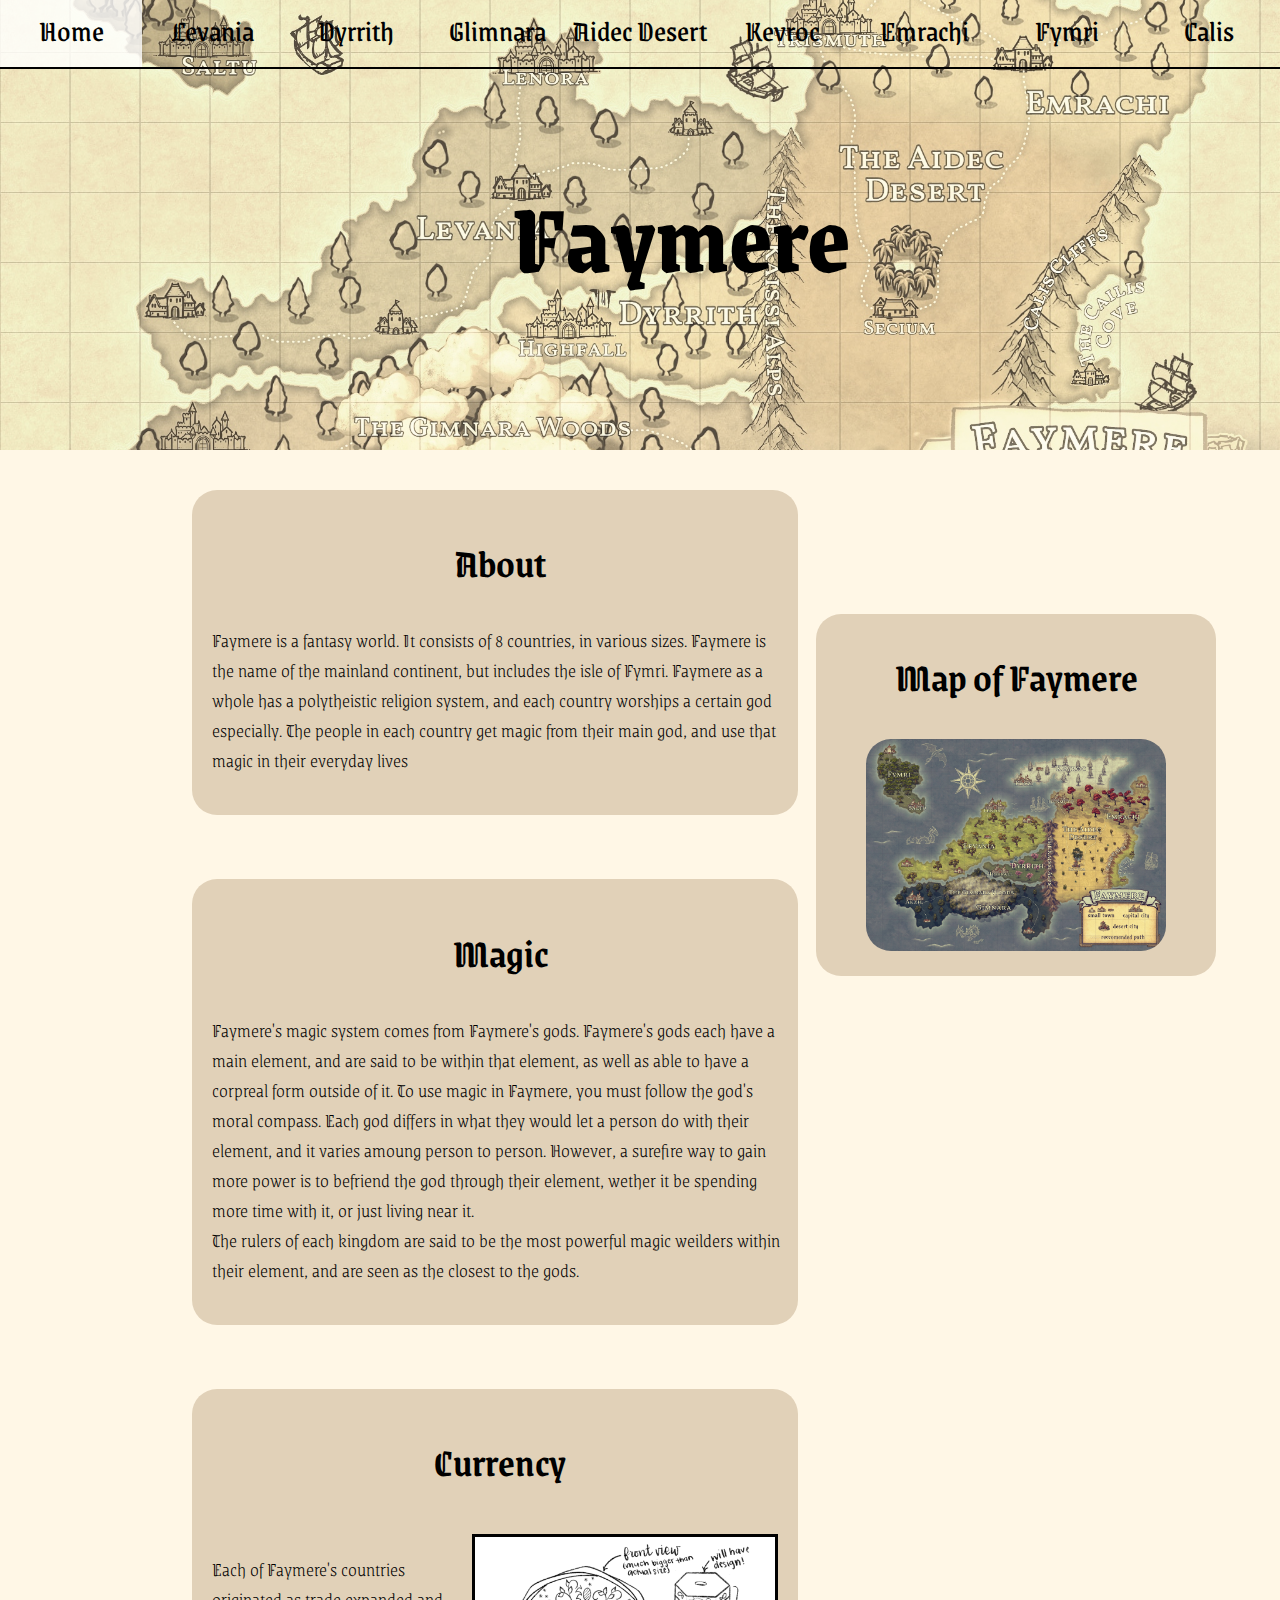
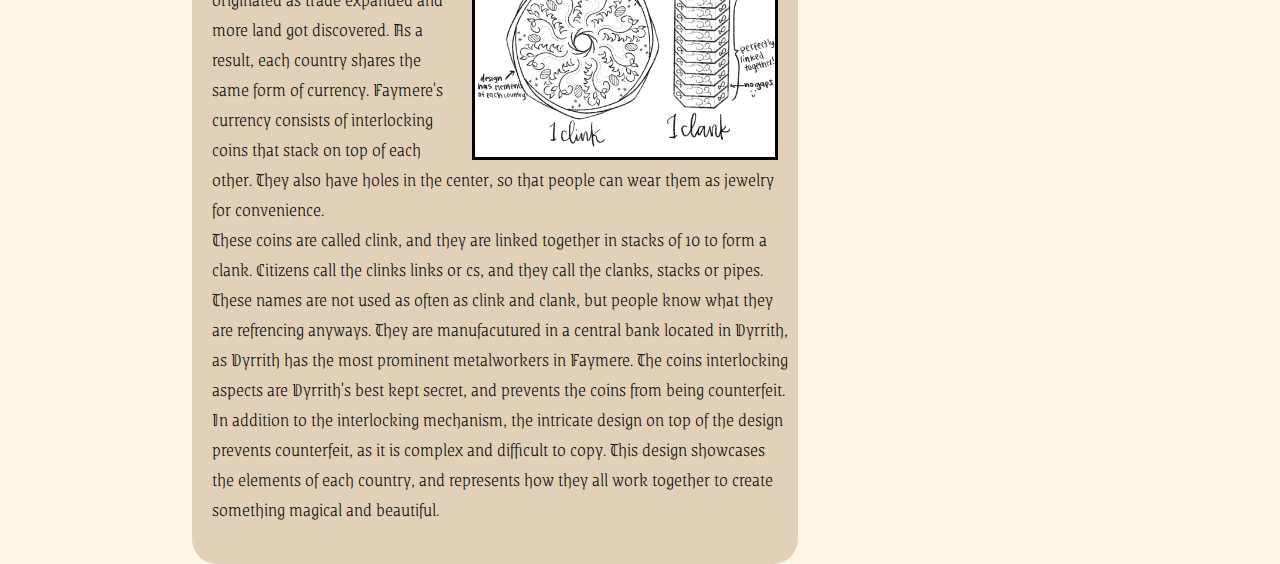
==== index.html @ 6a0156a5 "Add files via upload" ====
<!DOCTYPE html>
<html>
<head>
<!-- author: hanna koh
    worldbuilding website experiment
    date: 7-13-20
    -->
<meta charset="UFT-8"/>
<title>Faymere</title>
<script src="modernizer.js"></script>
<link rel="stylesheet" href="faymere.css" type="text/css"/>
<meta name="viewport" content="width=device-width, initial-scale=1">
<link href="https://fonts.googleapis.com/css?family=Allura" rel="stylesheet">
<link rel="icon" href="https://image.flaticon.com/icons/svg/542/542288.svg" sizes="16x16" type="image/png">
<style>
  body, html {
    height: 100%;
    margin: 0;
}
.bg {
   background-image: url("faymereparchment.jpg");
   height: 50%;
   background-position: center;
   background-repeat: no-repeat;
   background-size: cover;
   opacity:0.8;
}
</style>
</head>
<body>
  <div class="bg">
  </div>
  <header>
   Faymere
  </header>
  <nav class="horizontalNAV">
     <ul>
        <li><a href="index.html">Home</a></li>
        <li><a href="levania.html">Levania</a></li>
        <li><a href="dyrrith.html">Dyrrith</a></li>
        <li><a href="glimnara.html">Glimnara</a></li>
        <li><a href="aidec.html">Aidec Desert</a></li>
        <li><a href="kevroc.html">Kevroc</a></li>
        <li><a href="emrachi.html">Emrachi</a></li>
        <li><a href="fymri.html">Fymri</a></li>
        <li><a href="calis.html">Calis</a></li>
      </ul>
    </nav>
   <section class="about">
      <h2>About</h2>
      <p>
        Faymere is a fantasy world. It consists of 8 countries, in various sizes. Faymere is the name of the mainland
        continent, but includes the isle of Fymri. Faymere as a whole has a polytheistic religion system, and each country
	worships a certain god especially. The people in each country get magic from their main god, and use that magic in
	their everyday lives
      </p>
   </section>
   <section class="magic">
     <h2>Magic</h2>
      <p>
	Faymere's magic system comes from Faymere's gods. Faymere's gods each have a main element, and are said to be within
	that element, as well as able to have a corpreal form outside of it. To use magic in Faymere, you must follow the god's
	moral compass. Each god differs in what they would let a person do with their element, and it varies amoung person to person.
	However, a surefire way to gain more power is to befriend the god through their element, wether it be spending more time with
	it, or just living near it.
	</br>
	The rulers of each kingdom are said to be the most powerful magic weilders within their element, and are seen as the closest to
	the gods.
      </p>
   </section>
   <section class="currency">
      <h2>Currency</h2>
      <p>
	<img class="currencypic" src="currency.png" alt="currency.png" width="300" height="auto"/>
	</br>
	Each of Faymere's countries originated as trade expanded and more land got discovered. As a result, each country shares the same
	form of currency. Faymere's currency consists of interlocking coins that stack on top of each other. They also have holes in the
	center, so that people can wear them as jewelry for convenience.
	</br>
	These coins are called clink, and they are linked together in stacks of 10 to form a clank. Citizens call the clinks links or cs, and
	they call the clanks, stacks or pipes. These names are not used as often as clink and clank, but people know what they are refrencing anyways.
	They are manufacutured in a central bank located in Dyrrith, as Dyrrith has the most prominent metalworkers in Faymere. The coins interlocking
	aspects are Dyrrith's best kept secret, and prevents the coins from being counterfeit. In addition to the interlocking mechanism, the intricate design
	on top of the design prevents counterfeit, as it is complex and difficult to copy. This design showcases the elements of each country, and represents how
	they all work together to create something magical and beautiful.
      </p>
   </section>
   <section class="map">
   <h2>Map of Faymere</h2>
      <p>
        <img class="map" src="faymere .jpg" alt="Faymere Map" width=1000px/>
      </p>
   </section>
   
  
</body>
---- faymere.css ----
/* worldbuilding test website
	author: hanna koh
	date: 7/13/2020 */
@import url('https://fonts.googleapis.com/css2?family=Grenze+Gotisch:wght@100;200;300;400;500;600;700;800;900&display=swap');
*{
  font-family: 'Grenze Gotisch', cursive;
  font-weight: 200;
  font-size:20px;
  list-style:none;
  padding:0;
}

body, .horizontalNAV{
  width:100%;
  min-width:1200px;
  max-width:1571px;
}

body{
  background-color:rgb(255, 247, 230);
}

header{
  font-weight:800;
  font-size:5em;
  position:absolute;
  top:18%;
  left:40%;
  width:30%;
  height:auto;
  padding-right:30px;
}

nav a {
  text-decoration: none;
}


nav.horizontalNAV {
  position:absolute;
  width: 100%;
  top:-3%;
  border-bottom:solid black 2px;
}
nav.horizontalNAV li {
  float: left;
  padding: 15px 0px;
  text-align: center;
  width: 11.11%;
}

nav.horizontalNAV li a{
  color: black;
  font-weight:400;
  font-size: 1.5em;
}

nav.horizontalNAV li:hover {
  background-color:black;
  background-color:rgba(255, 255, 255, 0.8);
}

h2{
  text-align:center;
  font-size:2em;
  font-weight:600;
}




.about{
  margin-top:40px;
}

.about, .magic, .currency {
  float:left;
  margin-left:15%;
  font-size:1em;
  margin-top:;
  margin-bottom:5%;
  width:45%;
  padding-top:10px;
  padding-bottom:20px;
  padding-left:20px;
  padding-right:10px;
  border-radius:25px;
  background-color:rgba(105, 59, 0, 0.2);
}

.map{
  float:right;
  width:400px;
  border-radius:25px;
  background-color:rgb(105, 59, 0, 0.2);
  margin-top:-775px;
  margin-right:5%;
}

img.map{
  float: right;
  width: 300px;
  height: auto;
  padding-bottom:0em;
  margin-bottom:25px;
  margin-right:50px;
  margin-top:0px;
}


img.currencypic{
  border:solid black 3.5px;
  margin-bottom:0px;
  margin-top: 10px;
  margin-left:30px;
  margin-right:10px;
  float: right;
  margin-left:2%;
}
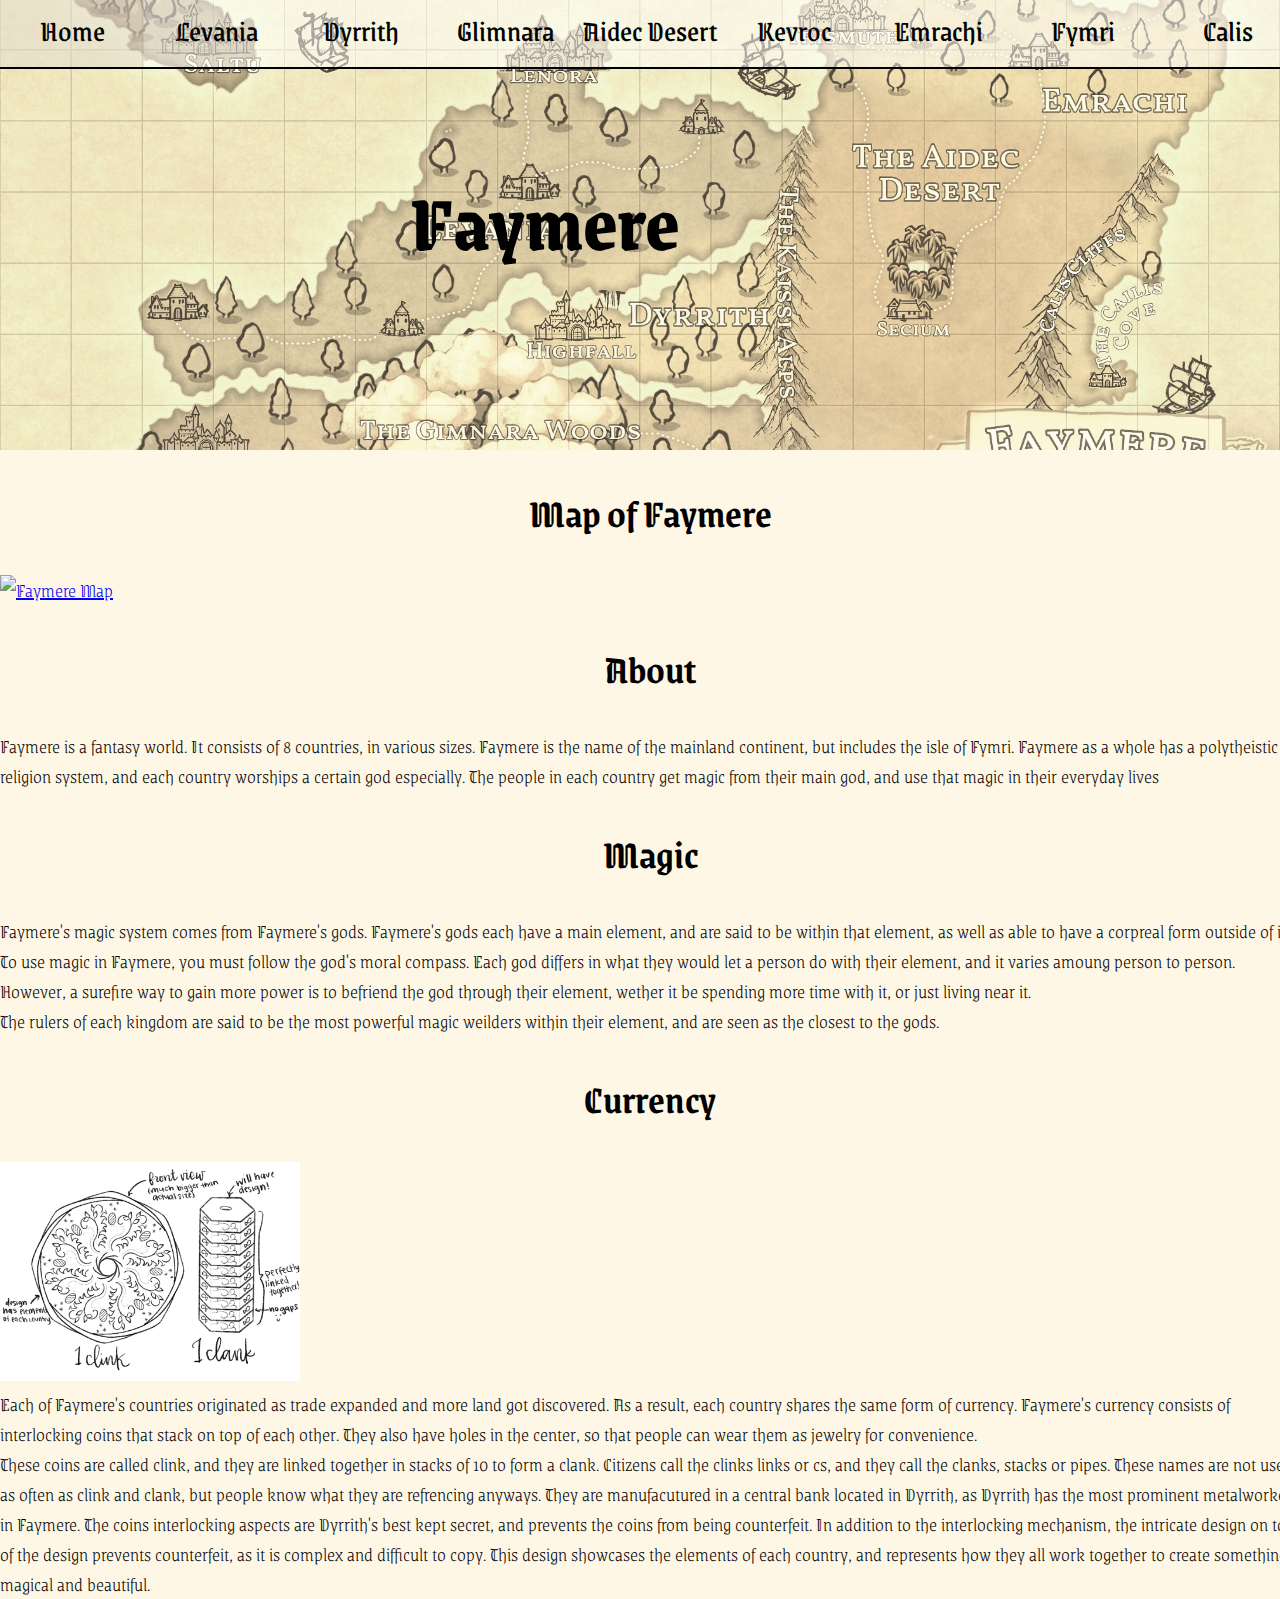
==== commit 74a7e0a5: "Update index.html" ====
--- a/index.html
+++ b/index.html
@@ -46,6 +46,14 @@
         <li><a href="calis.html">Calis</a></li>
       </ul>
     </nav>
+    
+       <section class="map">
+   <h2>Map of Faymere</h2>
+      <p>
+        <a href="map.html"><img class="map" src="faymere update.jpg" alt="Faymere Map" width=1000px/></a>
+      </p>
+   </section>
+   
    <section class="about">
       <h2>About</h2>
       <p>
@@ -85,12 +93,6 @@
 	they all work together to create something magical and beautiful.
       </p>
    </section>
-   <section class="map">
-   <h2>Map of Faymere</h2>
-      <p>
-        <img class="map" src="faymere .jpg" alt="Faymere Map" width=1000px/>
-      </p>
-   </section>
-   
+
   
-</body>+</body>
--- a/faymere.css
+++ b/faymere.css
@@ -1,119 +1,75 @@
-/* worldbuilding test website
-	author: hanna koh
-	date: 7/13/2020 */
-@import url('https://fonts.googleapis.com/css2?family=Grenze+Gotisch:wght@100;200;300;400;500;600;700;800;900&display=swap');
-*{
-  font-family: 'Grenze Gotisch', cursive;
-  font-weight: 200;
-  font-size:20px;
-  list-style:none;
-  padding:0;
-}
-
-body, .horizontalNAV{
-  width:100%;
-  min-width:1200px;
-  max-width:1571px;
-}
-
-body{
-  background-color:rgb(255, 247, 230);
-}
-
-header{
-  font-weight:800;
-  font-size:5em;
-  position:absolute;
-  top:18%;
-  left:40%;
-  width:30%;
-  height:auto;
-  padding-right:30px;
-}
-
-nav a {
-  text-decoration: none;
-}
-
-
-nav.horizontalNAV {
-  position:absolute;
-  width: 100%;
-  top:-3%;
-  border-bottom:solid black 2px;
-}
-nav.horizontalNAV li {
-  float: left;
-  padding: 15px 0px;
-  text-align: center;
-  width: 11.11%;
-}
-
-nav.horizontalNAV li a{
-  color: black;
-  font-weight:400;
-  font-size: 1.5em;
-}
-
-nav.horizontalNAV li:hover {
-  background-color:black;
-  background-color:rgba(255, 255, 255, 0.8);
-}
-
-h2{
-  text-align:center;
-  font-size:2em;
-  font-weight:600;
-}
-
-
-
-
-.about{
-  margin-top:40px;
-}
-
-.about, .magic, .currency {
-  float:left;
-  margin-left:15%;
-  font-size:1em;
-  margin-top:;
-  margin-bottom:5%;
-  width:45%;
-  padding-top:10px;
-  padding-bottom:20px;
-  padding-left:20px;
-  padding-right:10px;
-  border-radius:25px;
-  background-color:rgba(105, 59, 0, 0.2);
-}
-
-.map{
-  float:right;
-  width:400px;
-  border-radius:25px;
-  background-color:rgb(105, 59, 0, 0.2);
-  margin-top:-775px;
-  margin-right:5%;
-}
-
-img.map{
-  float: right;
-  width: 300px;
-  height: auto;
-  padding-bottom:0em;
-  margin-bottom:25px;
-  margin-right:50px;
-  margin-top:0px;
-}
-
-
-img.currencypic{
-  border:solid black 3.5px;
-  margin-bottom:0px;
-  margin-top: 10px;
-  margin-left:30px;
-  margin-right:10px;
-  float: right;
-  margin-left:2%;
-}+/* worldbuilding test website
+	author: hanna koh
+	date: 7/13/2020 */
+@import url('https://fonts.googleapis.com/css2?family=Grenze+Gotisch:wght@100;200;300;400;500;600;700;800;900&display=swap');
+*{
+  font-family: 'Grenze Gotisch', cursive;
+  font-weight: 200;
+  font-size:20px;
+  list-style:none;
+  padding:0;
+}
+
+body, .horizontalNAV{
+  width:100%;
+  min-width:1300px;
+  max-width:1571px;
+}
+
+body{
+  background-color:rgb(255, 247, 230);
+}
+
+header{
+  font-weight:800;
+  font-size:4em;
+  position:absolute;
+  top:18%;
+  left:32%;
+  width:80%;
+  height:auto;
+  padding-right:30px;
+  color:black;
+}
+
+.horizontalNAV{
+  background-color:rgba(255, 255, 255, 0.5);
+}
+nav a {
+  text-decoration: none;
+}
+
+
+nav.horizontalNAV {
+  position:absolute;
+  width: 100%;
+  top:-3%;
+  border-bottom:solid black 2px;
+}
+nav.horizontalNAV li {
+  float: left;
+  padding: 15px 0px;
+  text-align: center;
+  width: 11.11%;
+}
+
+nav.horizontalNAV li a{
+  color: black;
+  font-weight:400;
+  font-size: 1.5em;
+}
+
+nav.horizontalNAV li:hover {
+  background-color:black;
+  background-color:rgba(105, 59, 0, 0.1);
+}
+
+h2{
+  text-align:center;
+  font-size:2em;
+  font-weight:600;
+}
+
+
+
+
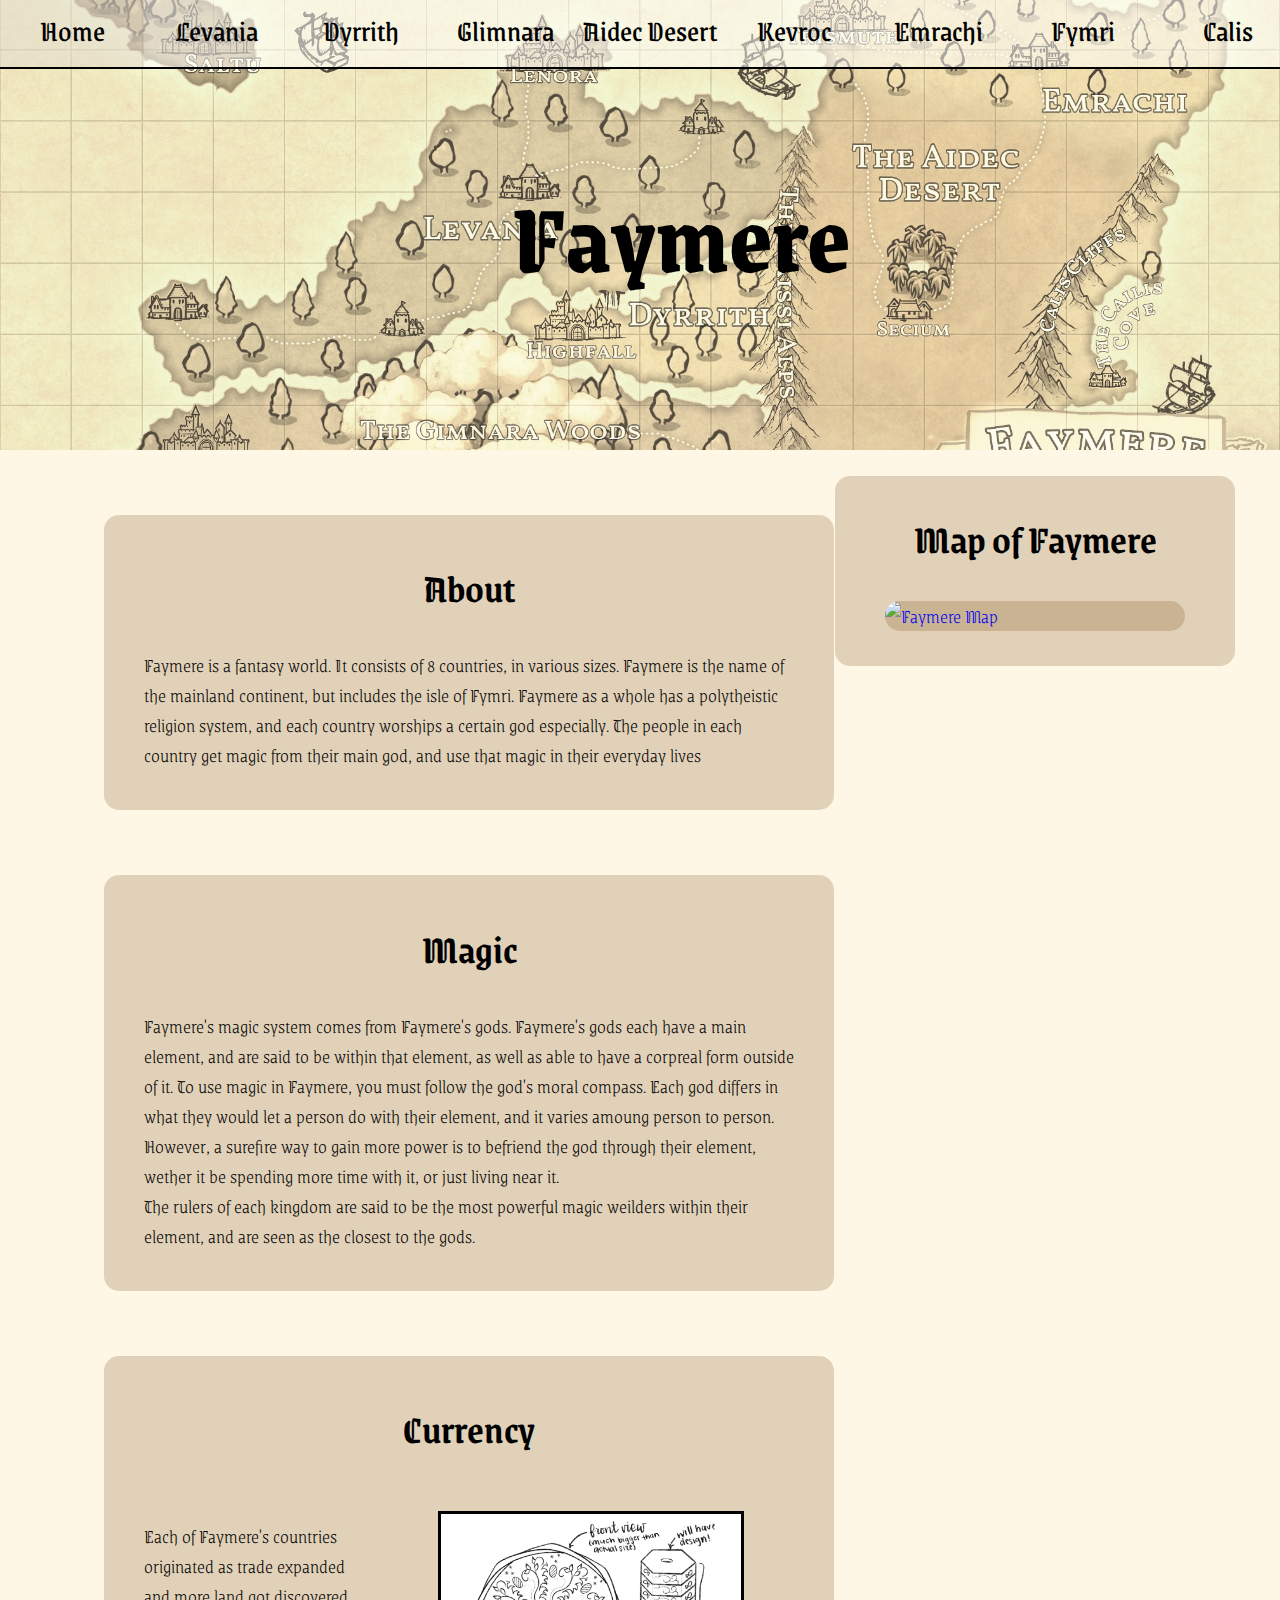
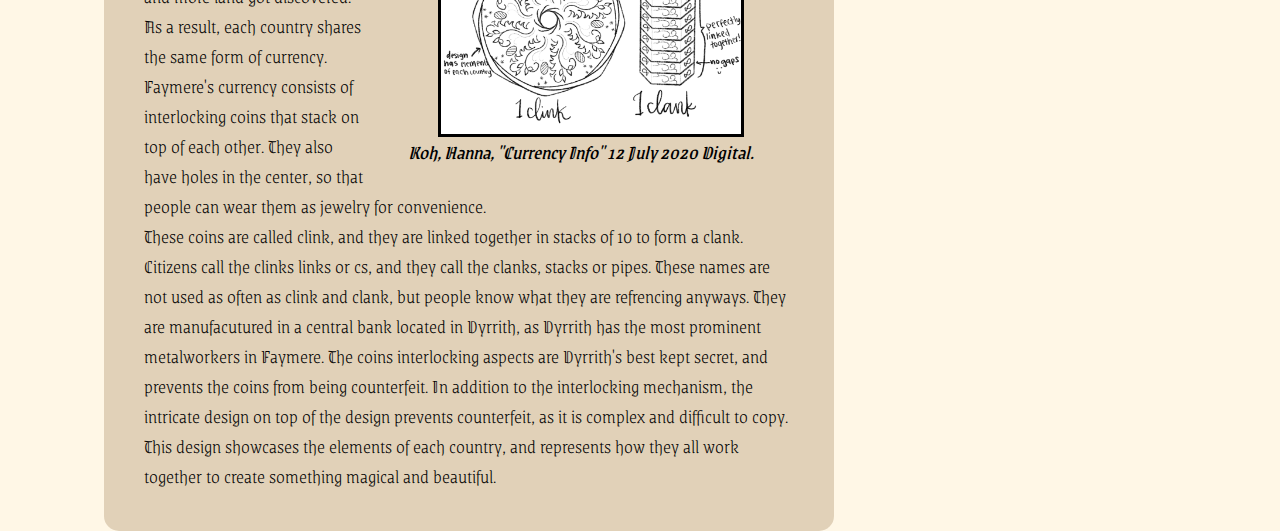
==== commit 0ef65ea1: "Add files via upload" ====
--- a/index.html
+++ b/index.html
@@ -50,7 +50,7 @@
        <section class="map">
    <h2>Map of Faymere</h2>
       <p>
-        <a href="map.html"><img class="map" src="faymere update.jpg" alt="Faymere Map" width=1000px/></a>
+        <a href="map.html"><img class="map" src="faymere update.jpg" alt="Faymere Map" width=1000px title="Enlarge the map"/></a>
       </p>
    </section>
    
@@ -78,8 +78,9 @@
    </section>
    <section class="currency">
       <h2>Currency</h2>
-      <p>
-	<img class="currencypic" src="currency.png" alt="currency.png" width="300" height="auto"/>
+      <figure><img class="currencypic" src="currency.png" alt="currency.png" width="300" height="auto"/>
+      <figcaption>Koh, Hanna, "Currency Info" 12 July 2020 Digital.</figcaption></figure>
+  <p>
 	</br>
 	Each of Faymere's countries originated as trade expanded and more land got discovered. As a result, each country shares the same
 	form of currency. Faymere's currency consists of interlocking coins that stack on top of each other. They also have holes in the
@@ -95,4 +96,4 @@
    </section>
 
   
-</body>
+</body>--- a/faymere.css
+++ b/faymere.css
@@ -22,11 +22,11 @@
 
 header{
   font-weight:800;
-  font-size:4em;
+  font-size:5em;
   position:absolute;
   top:18%;
-  left:32%;
-  width:80%;
+  left:40%;
+  width:30%;
   height:auto;
   padding-right:30px;
   color:black;
@@ -73,3 +73,66 @@
 
 
 
+.about{
+  margin-top:40px;
+}
+
+.about, .magic, .currency {
+  float:left;
+  margin-left:8%;
+  font-size:1em;
+  margin-top:5%;
+  width:50%;
+  padding-top:10px;
+  padding-bottom:20px;
+  padding-left:40px;
+  padding-right:40px;
+  border-radius:15px;
+  background-color:rgba(105, 59, 0, 0.2);
+}
+
+.map{
+  float:right;
+  width:400px;
+  border-radius:15px;
+  background-color:rgba(105, 59, 0, 0.2);
+  margin-top:2%;
+  margin-right:5%;
+  padding-bottom:10px;
+}
+
+img.map{
+  float: right;
+  width: 300px;
+  height: auto;
+  padding-bottom:0em;
+  margin-bottom:25px;
+  margin-right:50px;
+  margin-top:0px;
+}
+
+
+img.currencypic{
+  border:solid black 3.5px;
+  margin-bottom:0px;
+  margin-top: 10px;
+  margin-left:30px;
+  margin-right:10px;
+  float: right;
+  margin-left:1%;
+}
+
+figure{
+  font-size:0.5em;
+  font-weight:400;
+  float: right;
+  text-align:center;
+  
+}
+
+figcaption, figcaption a{
+  color: black;
+  font-style: italic;
+  font-weight:400;
+  text-align: center;
+}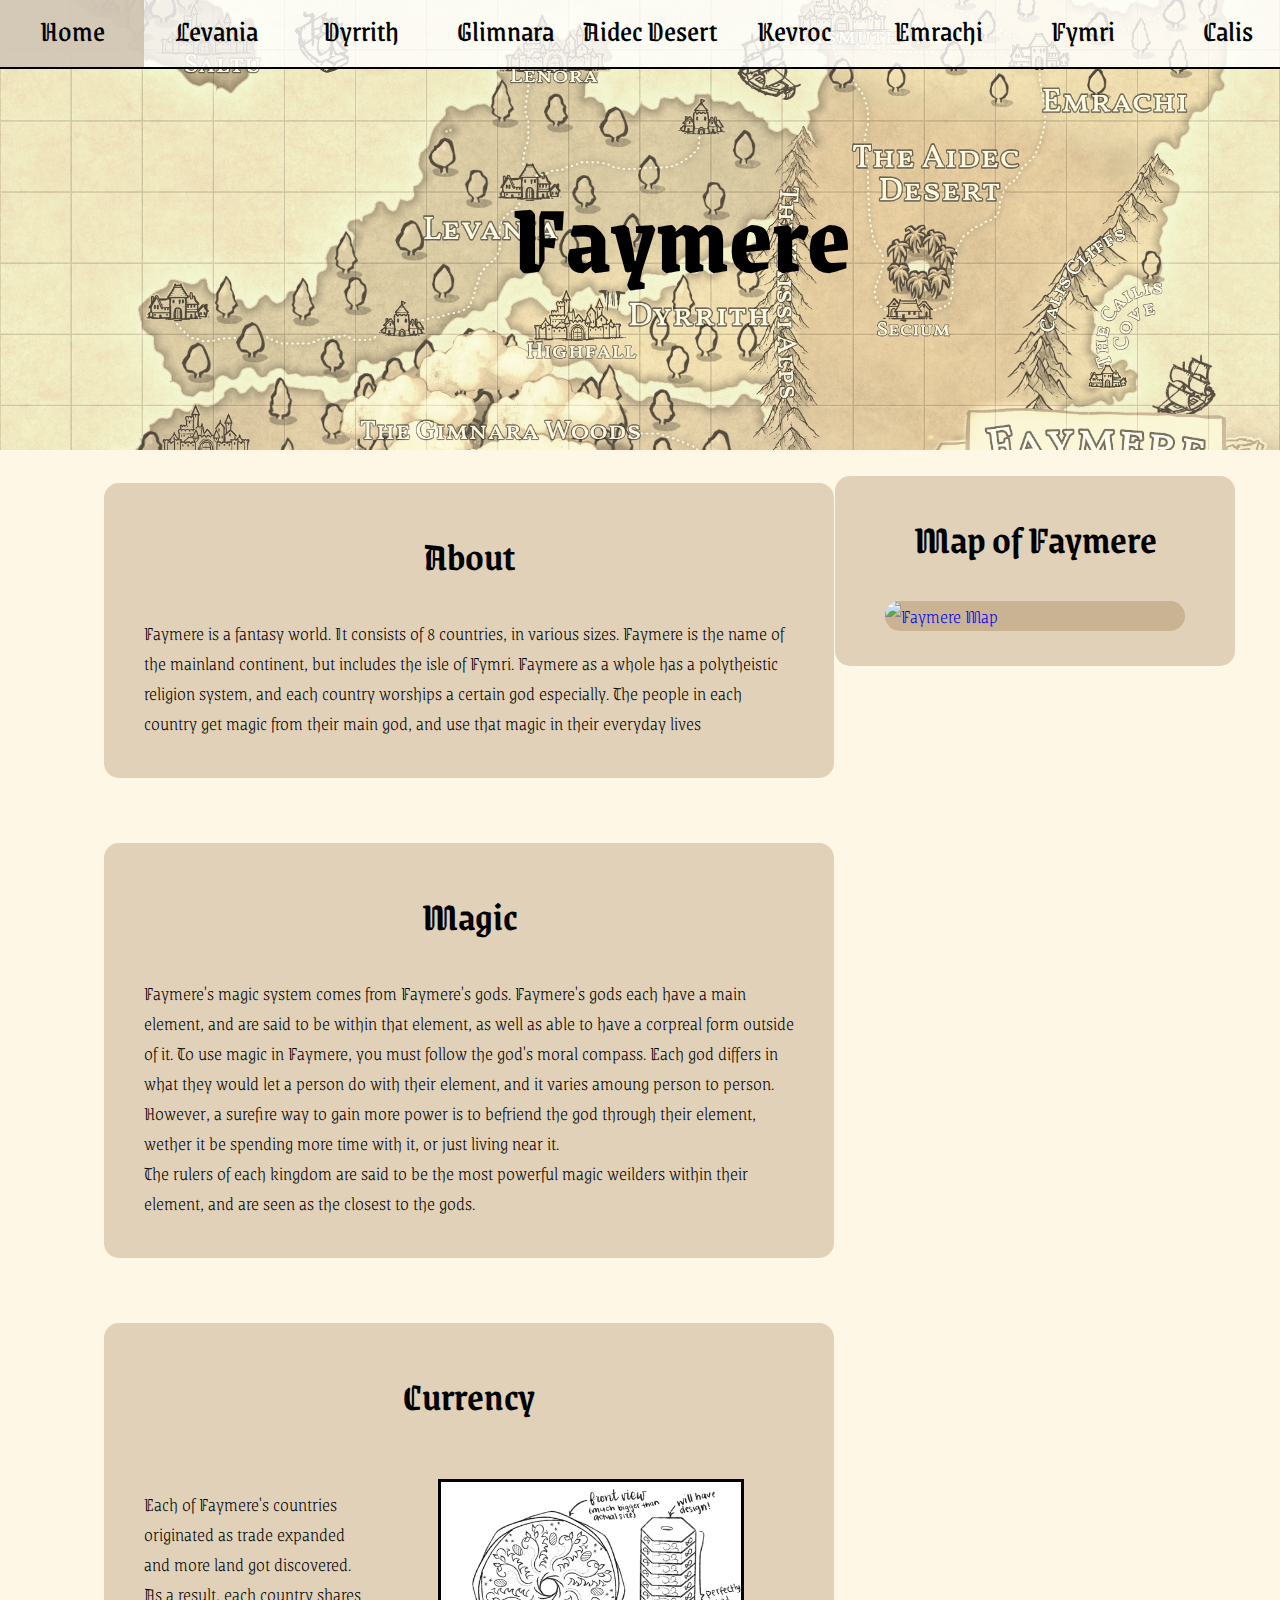
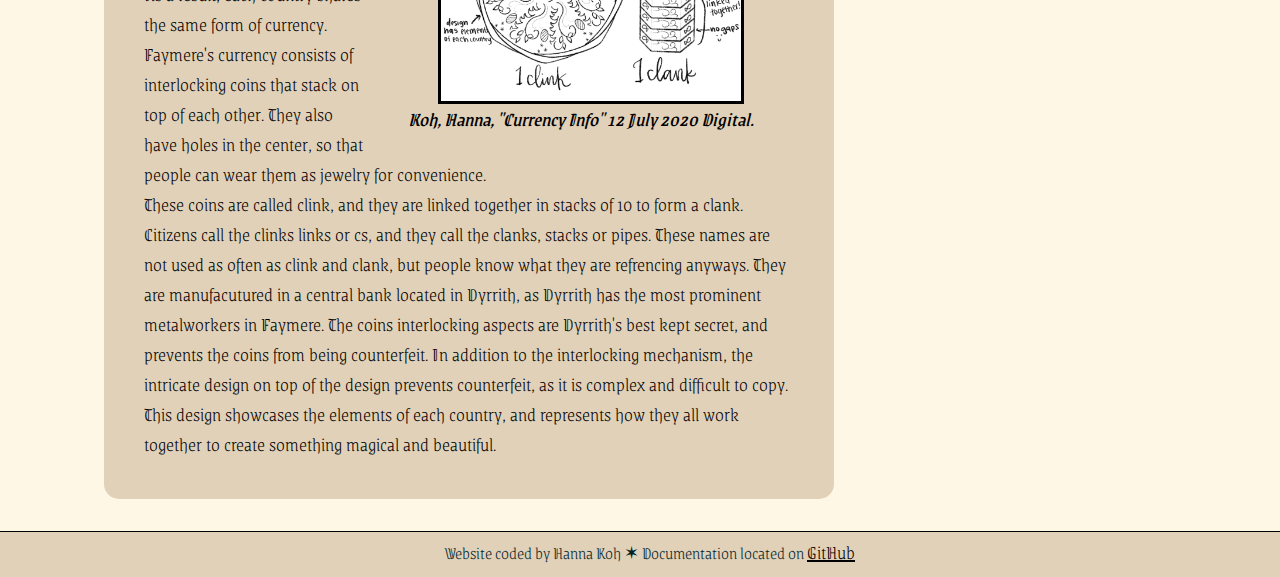
==== commit 26bf5a95: "Add files via upload" ====
--- a/index.html
+++ b/index.html
@@ -71,7 +71,7 @@
 	moral compass. Each god differs in what they would let a person do with their element, and it varies amoung person to person.
 	However, a surefire way to gain more power is to befriend the god through their element, wether it be spending more time with
 	it, or just living near it.
-	</br>
+	<br>
 	The rulers of each kingdom are said to be the most powerful magic weilders within their element, and are seen as the closest to
 	the gods.
       </p>
@@ -81,11 +81,11 @@
       <figure><img class="currencypic" src="currency.png" alt="currency.png" width="300" height="auto"/>
       <figcaption>Koh, Hanna, "Currency Info" 12 July 2020 Digital.</figcaption></figure>
   <p>
-	</br>
+	<br>
 	Each of Faymere's countries originated as trade expanded and more land got discovered. As a result, each country shares the same
 	form of currency. Faymere's currency consists of interlocking coins that stack on top of each other. They also have holes in the
 	center, so that people can wear them as jewelry for convenience.
-	</br>
+	<br>
 	These coins are called clink, and they are linked together in stacks of 10 to form a clank. Citizens call the clinks links or cs, and
 	they call the clanks, stacks or pipes. These names are not used as often as clink and clank, but people know what they are refrencing anyways.
 	They are manufacutured in a central bank located in Dyrrith, as Dyrrith has the most prominent metalworkers in Faymere. The coins interlocking
@@ -95,5 +95,11 @@
       </p>
    </section>
 
+ <footer>
+      <address>
+      Website coded by Hanna Koh &sext;
+      Documentation located on <a href="https://github.com/lowkeymusical/faymere">GitHub</a>
+      </address>
+    </footer>
   
 </body>--- a/faymere.css
+++ b/faymere.css
@@ -8,6 +8,10 @@
   font-size:20px;
   list-style:none;
   padding:0;
+}
+
+::selection {
+  background: #ffccf9; /* WebKit/Blink Browsers */
 }
 
 body, .horizontalNAV{
@@ -33,7 +37,7 @@
 }
 
 .horizontalNAV{
-  background-color:rgba(255, 255, 255, 0.5);
+  background-color:rgba(255, 255, 255, 0.8);
 }
 nav a {
   text-decoration: none;
@@ -61,7 +65,7 @@
 
 nav.horizontalNAV li:hover {
   background-color:black;
-  background-color:rgba(105, 59, 0, 0.1);
+  background-color:rgba(201, 187, 167, 0.8);
 }
 
 h2{
@@ -81,7 +85,8 @@
   float:left;
   margin-left:8%;
   font-size:1em;
-  margin-top:5%;
+  margin-top:2.5%;
+  margin-bottom:2.5%;
   width:50%;
   padding-top:10px;
   padding-bottom:20px;
@@ -90,6 +95,7 @@
   border-radius:15px;
   background-color:rgba(105, 59, 0, 0.2);
 }
+
 
 .map{
   float:right;
@@ -135,4 +141,25 @@
   font-style: italic;
   font-weight:400;
   text-align: center;
+}
+
+footer {
+  clear: left;
+  width: 100%;
+  border-top: 1px solid black;
+  margin-top:25px;
+  padding-bottom:10px;
+  background-color:rgba(105, 59, 0, 0.2);
+}
+
+footer address {
+  padding-top:5px;
+  color: rgb(0, 35, 40);
+  font-size: 0.9em;
+  font-style: normal;
+  text-align: center;
+}
+
+footer address a{
+  color: black;
 }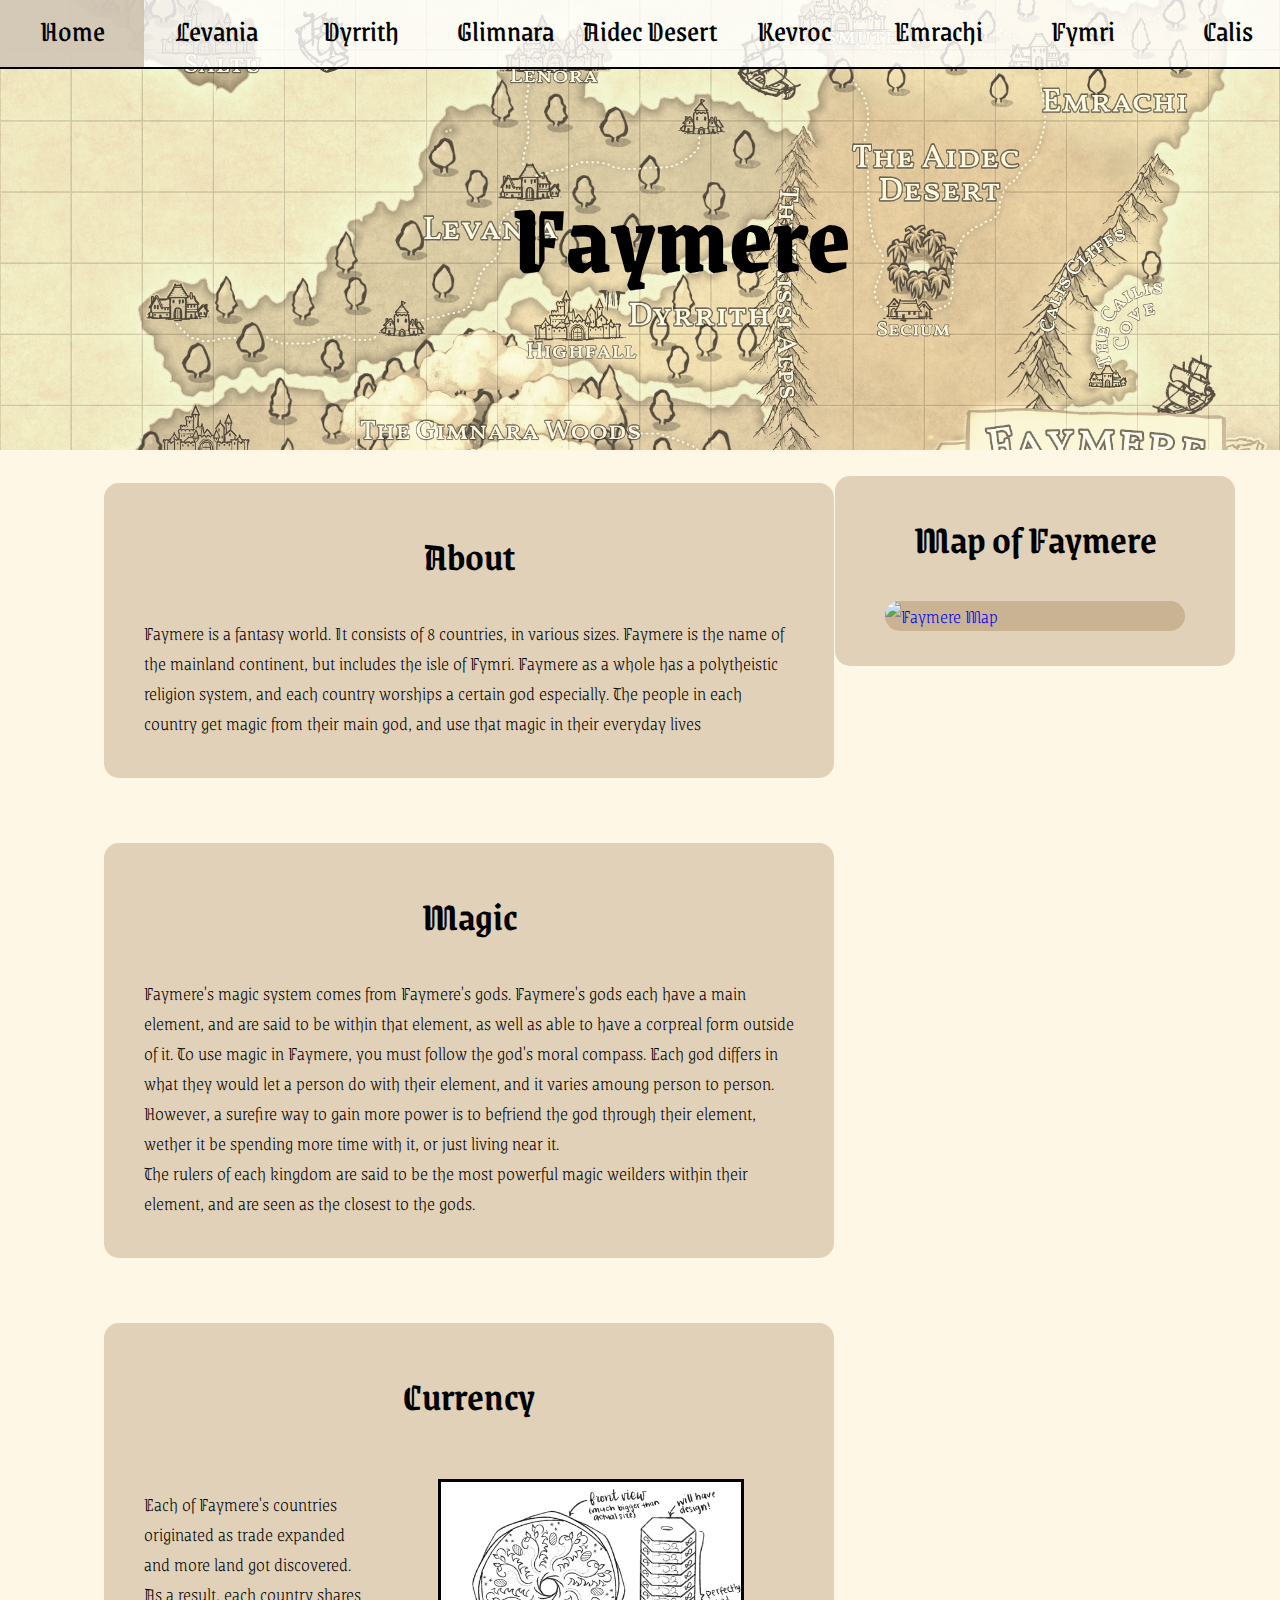
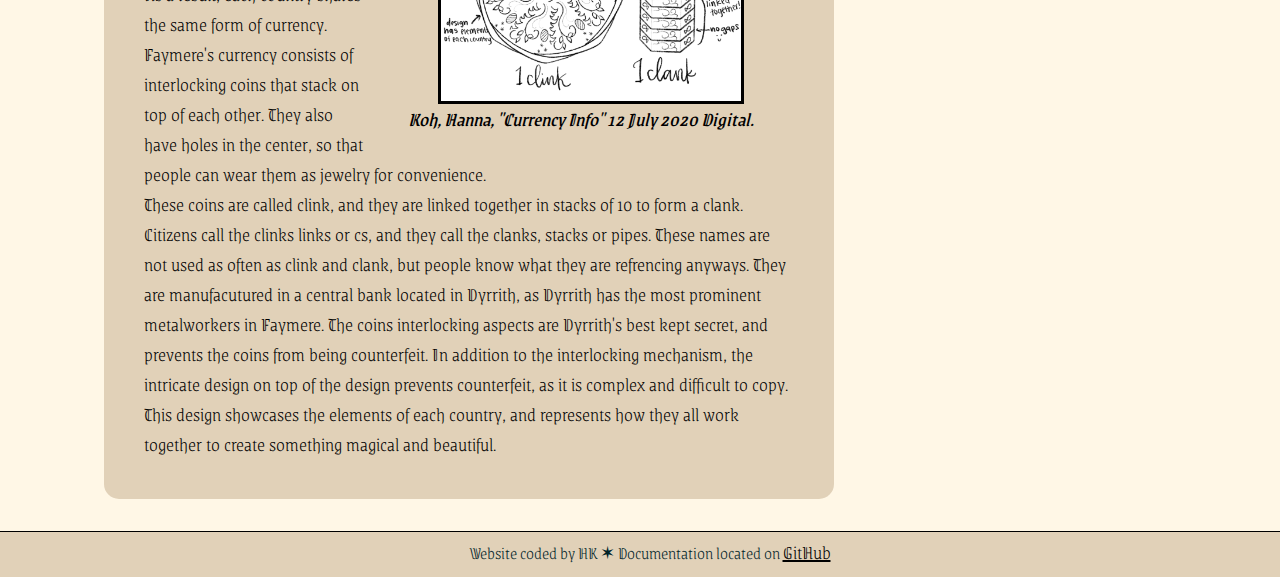
==== commit 86e473fb: "Update index.html" ====
--- a/index.html
+++ b/index.html
@@ -97,9 +97,9 @@
 
  <footer>
       <address>
-      Website coded by Hanna Koh &sext;
+      Website coded by HK &sext;
       Documentation located on <a href="https://github.com/lowkeymusical/faymere">GitHub</a>
       </address>
     </footer>
   
-</body>+</body>
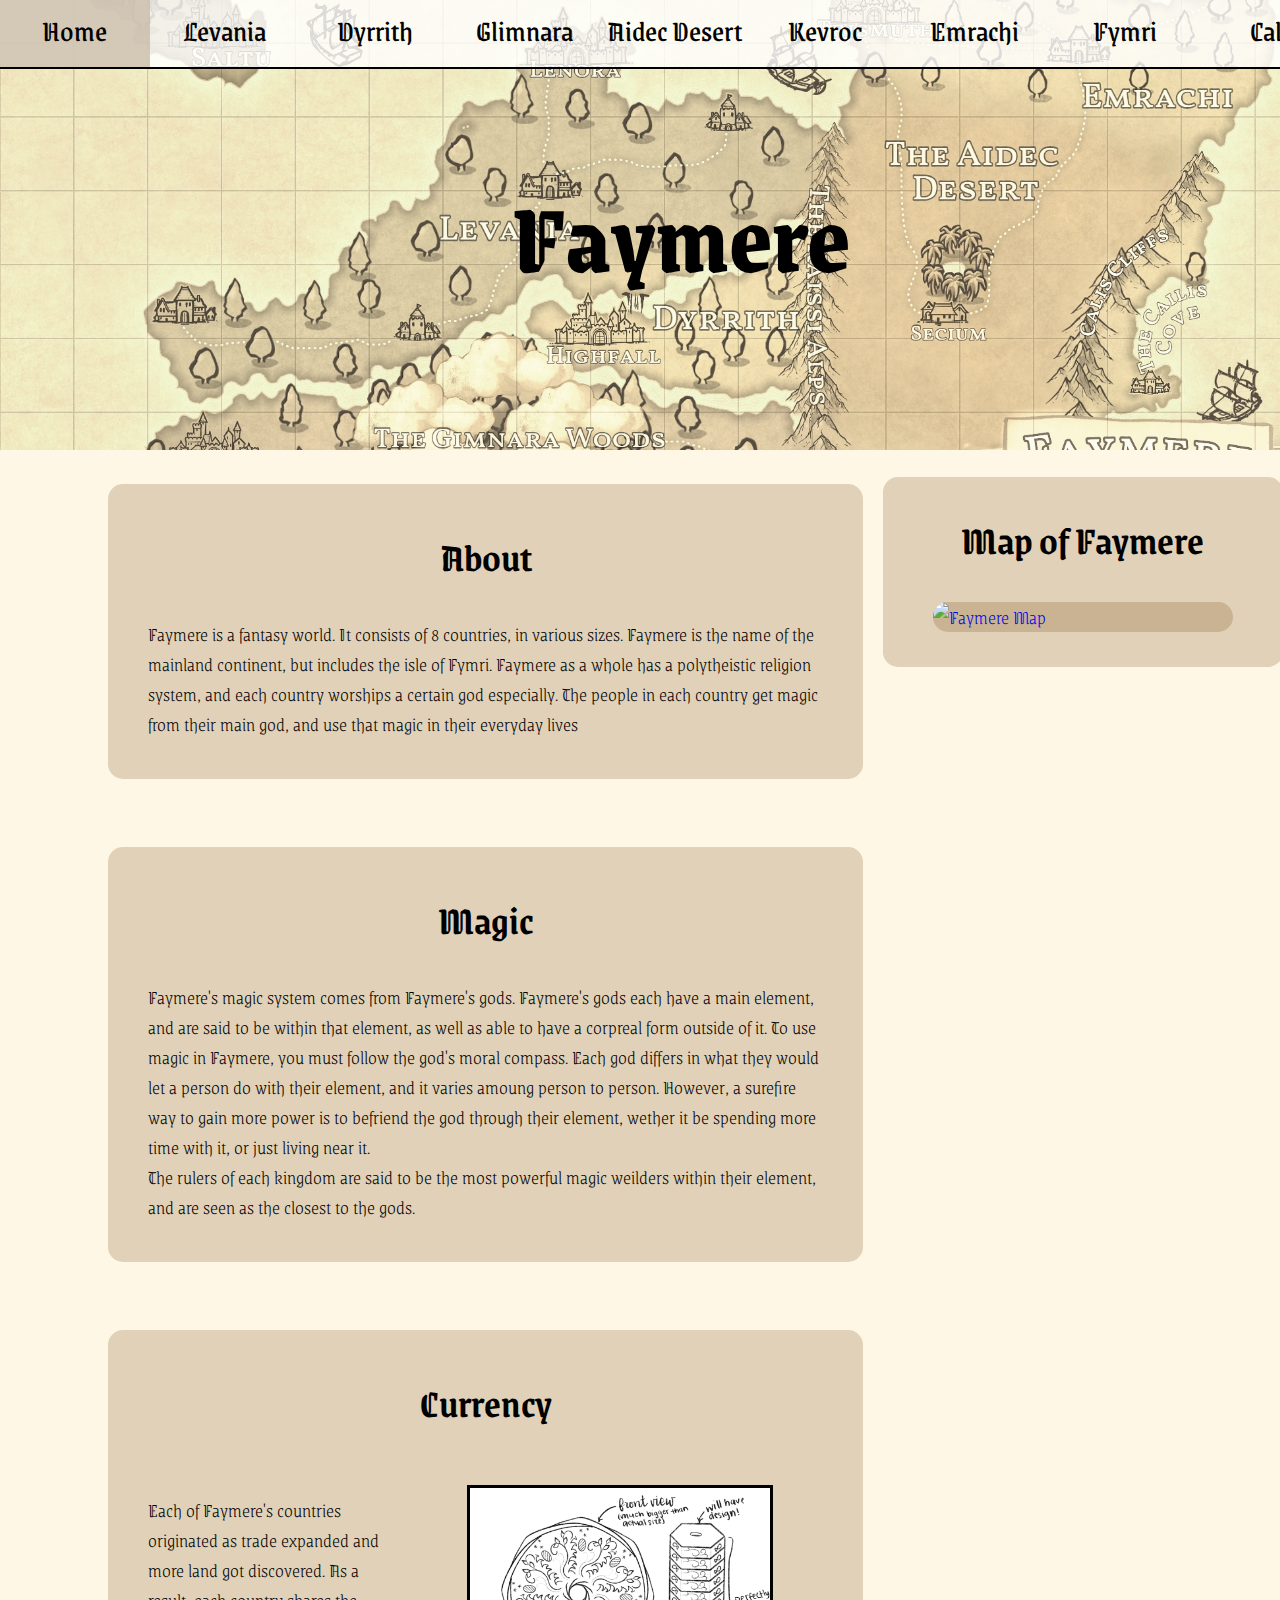
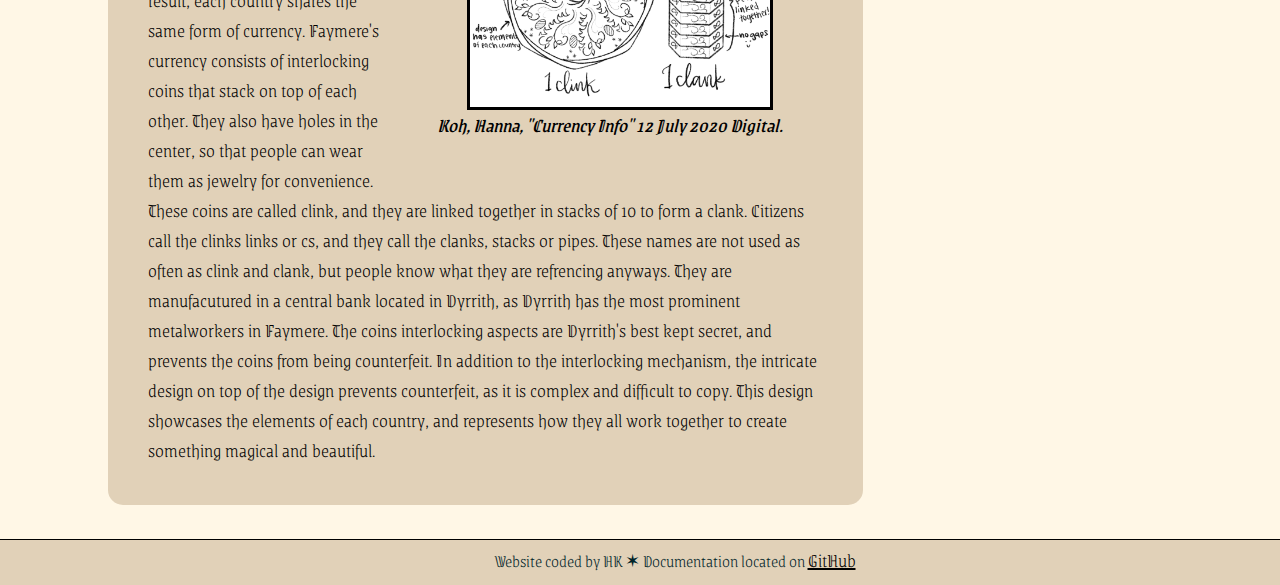
==== commit bce329ea: "Update index.html" ====
--- a/index.html
+++ b/index.html
@@ -8,6 +8,7 @@
 <meta charset="UFT-8"/>
 <title>Faymere</title>
 <script src="modernizer.js"></script>
+<link rel="apple-touch-icon" sizes="57x57" href="apple-icon.png" />
 <link rel="stylesheet" href="faymere.css" type="text/css"/>
 <meta name="viewport" content="width=device-width, initial-scale=1">
 <link href="https://fonts.googleapis.com/css?family=Allura" rel="stylesheet">
@@ -98,7 +99,7 @@
  <footer>
       <address>
       Website coded by HK &sext;
-      Documentation located on <a href="https://github.com/lowkeymusical/faymere">GitHub</a>
+      Documentation located on <a href="https://github.com/hannacodes/faymere">GitHub</a>
       </address>
     </footer>
   
--- a/faymere.css
+++ b/faymere.css
@@ -16,8 +16,8 @@
 
 body, .horizontalNAV{
   width:100%;
-  min-width:1300px;
-  max-width:1571px;
+  min-width:1350px;
+  max-width:1980px;
 }
 
 body{
@@ -162,4 +162,4 @@
 
 footer address a{
   color: black;
-}+}
